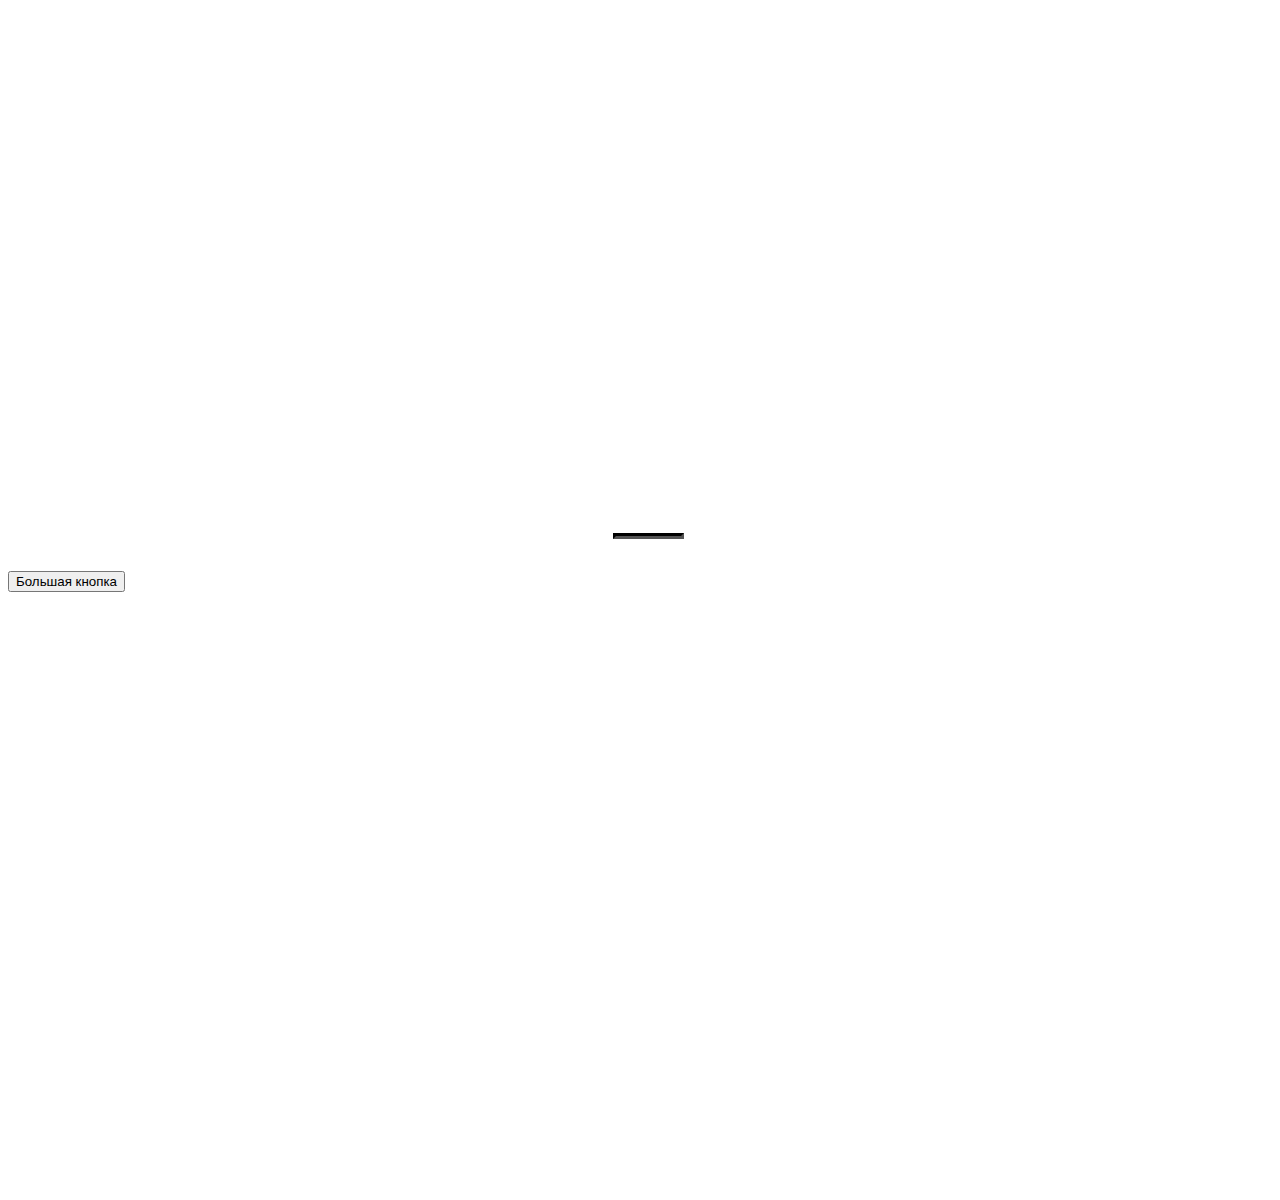
==== index.html @ 200181eb "1" ====
<!DOCTYPE html>
<html>
<head>
	<title>FirstPage</title>
	<link rel="preconnect" href="https://fonts.gstatic.com">
	<link href="https://fonts.googleapis.com/css2?family=Open+Sans:wght@300&display=swap" rel="stylesheet">
	<link rel="stylesheet" href="https://cdn.jsdelivr.net/npm/bootstrap@4.5.3/dist/css/bootstrap.min.css" integrity="sha384-TX8t27EcRE3e/ihU7zmQxVncDAy5uIKz4rEkgIXeMed4M0jlfIDPvg6uqKI2xXr2" crossorigin="anonymous">
	<link rel="stylesheet" href="stylemp.css">
</head>
<body>
	<header class="firstline text-center d-flex">
		<div class="container">
			<div class="row">
				<div class="col-lg-12">
					<h2>текстексттекстекст?</h2>
					<hr>
				</div>
				<div class="col-lg-12">
					<button type="button" class="btn btn-primary btn-lg">Большая кнопка</button>	
				</div>
			</div>
		</div>	
	</header>
</body>
</html>
---- stylemp.css ----
body,
html {
  width: 100%;
  height: 100%; 
}
body{
	font-family: 'Open Sans', sans-serif;
}

header.firstline{
	
	background-image: url(262391-Sepik_1920x1080.JPG);
  	background-position: center;

 	background-size: cover;
 	height: 100%;


 }
 h2{
 	color:white;
 }
 hr{
 max-width: 65px;
  border-width: 3px;
  border-color: black; 
 }

header.firstline h2{
	margin-top:300px;
	margin-bottom: 10px;
}
header.firstline hr {
  margin-top: 200px;
  margin-bottom: 30px; 
}
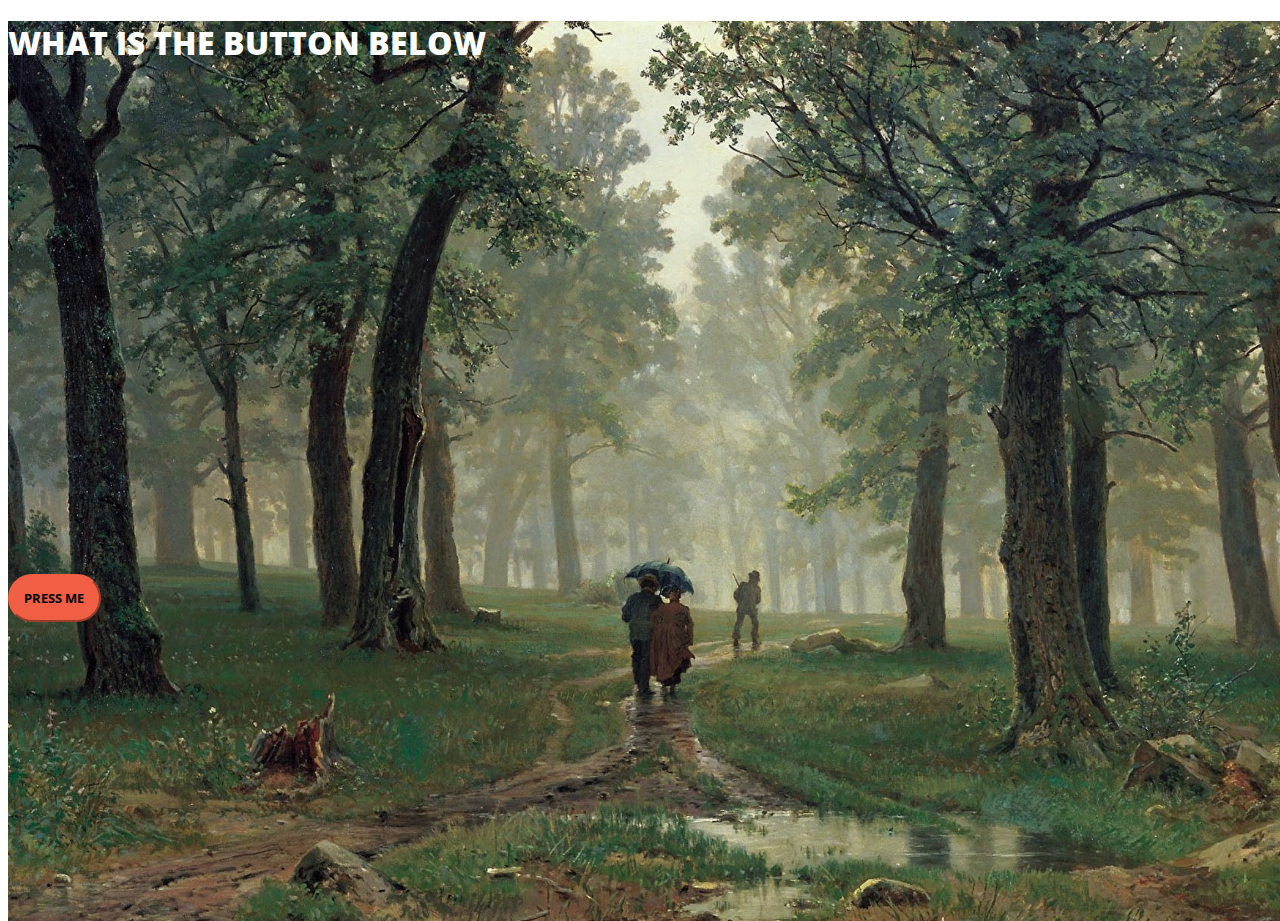
==== commit 2f106267: "1" ====
--- a/index.html
+++ b/index.html
@@ -1,25 +1,49 @@
 <!DOCTYPE html>
 <html>
 <head>
-	<title>FirstPage</title>
+	<title>WORK</title>
 	<link rel="preconnect" href="https://fonts.gstatic.com">
 	<link href="https://fonts.googleapis.com/css2?family=Open+Sans:wght@300&display=swap" rel="stylesheet">
 	<link rel="stylesheet" href="https://cdn.jsdelivr.net/npm/bootstrap@4.5.3/dist/css/bootstrap.min.css" integrity="sha384-TX8t27EcRE3e/ihU7zmQxVncDAy5uIKz4rEkgIXeMed4M0jlfIDPvg6uqKI2xXr2" crossorigin="anonymous">
-	<link rel="stylesheet" href="stylemp.css">
+	<link rel="stylesheet" href="style.css">
+
 </head>
 <body>
-	<header class="firstline text-center d-flex">
-		<div class="container">
+	<header class="sturtup text-center d-flex">
+		<div class="container my-auto">
 			<div class="row">
-				<div class="col-lg-12">
-					<h2>текстексттекстекст?</h2>
+				<div class="col-lg-12 my-auto">
+					<h1 class="text-uppercase faded">
+						<strong>WHAT IS THE BUTTON BELOW</strong>
+					</h1>	
 					<hr>
-				</div>
-				<div class="col-lg-12">
-					<button type="button" class="btn btn-primary btn-lg">Большая кнопка</button>	
-				</div>
-			</div>
-		</div>	
+				</div>	
+				<div class="col-lg-12 my-auto">
+										<!-- Begin Mailchimp Signup Form -->
+						<link href="//cdn-images.mailchimp.com/embedcode/slim-10_7.css" rel="stylesheet" type="text/css">
+						<style type="text/css">
+						
+						</style>
+						<div id="mc_embed_signup">
+						<form action="https://mail.us7.list-manage.com/subscribe/post?u=b6205aa6eec7c1fad745dca21&amp;id=6ab3b507c9" method="post" id="mc-embedded-subscribe-form" name="mc-embedded-subscribe-form" class="validate" target="_blank" novalidate>
+						    <div id="mc_embed_signup_scroll">
+							
+							
+						    <!-- real people should not fill this in and expect good things - do not remove this or risk form bot signups-->
+						    <div style="position: absolute; left: -5000px;" aria-hidden="true"><input type="text" name="b_b6205aa6eec7c1fad745dca21_6ab3b507c9" tabindex="-1" value=""></div>
+						    <div class="clear"><input class="btn btn-primary btn-lg" type="submit" value="PRESS ME" name="subscribe" id="mc-embedded-subscribe" class="button"></div>
+						    </div>
+						</form>
+						</div>
+
+						<!--End mc_embed_signup-->
+					<!--<button type="button" class="btn btn-primary btn-lg">JUST TRY ME</button>-->
+
+			</div>	
+		</div>
 	</header>
+
+	
+
 </body>
 </html>--- a/style.css
+++ b/style.css
@@ -0,0 +1,61 @@
+body,html{
+	width:100%;
+	height: 100%
+}
+body{
+	font-family: 'Open Sans', sans-serif;
+}
+
+hr{
+	max-width: 0px;
+	border-width: 0px;
+	background-color:#fee21f;
+}
+
+header.sturtup{
+	background-position:center;
+	background-image: url("262391-Sepik_1920x1080.jpg");
+	background-size: cover;
+	height: 100%;
+}
+
+header.sturtup hr{
+	margin-top:200px;
+	margin-bottom: 310px;
+
+
+}
+.faded{
+	color: rgba(255, 255, 255, 0.8); 
+}
+
+strong{
+	
+	color:white;
+}
+
+
+.btn{
+	font-weight: 700;
+	text-transform: uppercase;
+	border-radius: 300px;
+	font-family: 'Open Sans', sans-serif;
+}
+
+.btn-lg{
+	padding: 0.8rem 0.9rem;
+}
+
+.btn-primary{
+	background-color:#F05F44;
+	border-color:#F05F44;
+	transition:background 0.3s linear;
+
+}
+
+.btn-primary:hover{
+	background-color: #ee4b08;
+	border-color: #ee4b08;
+	border-width: 2px;
+	cursor: pointer;
+}